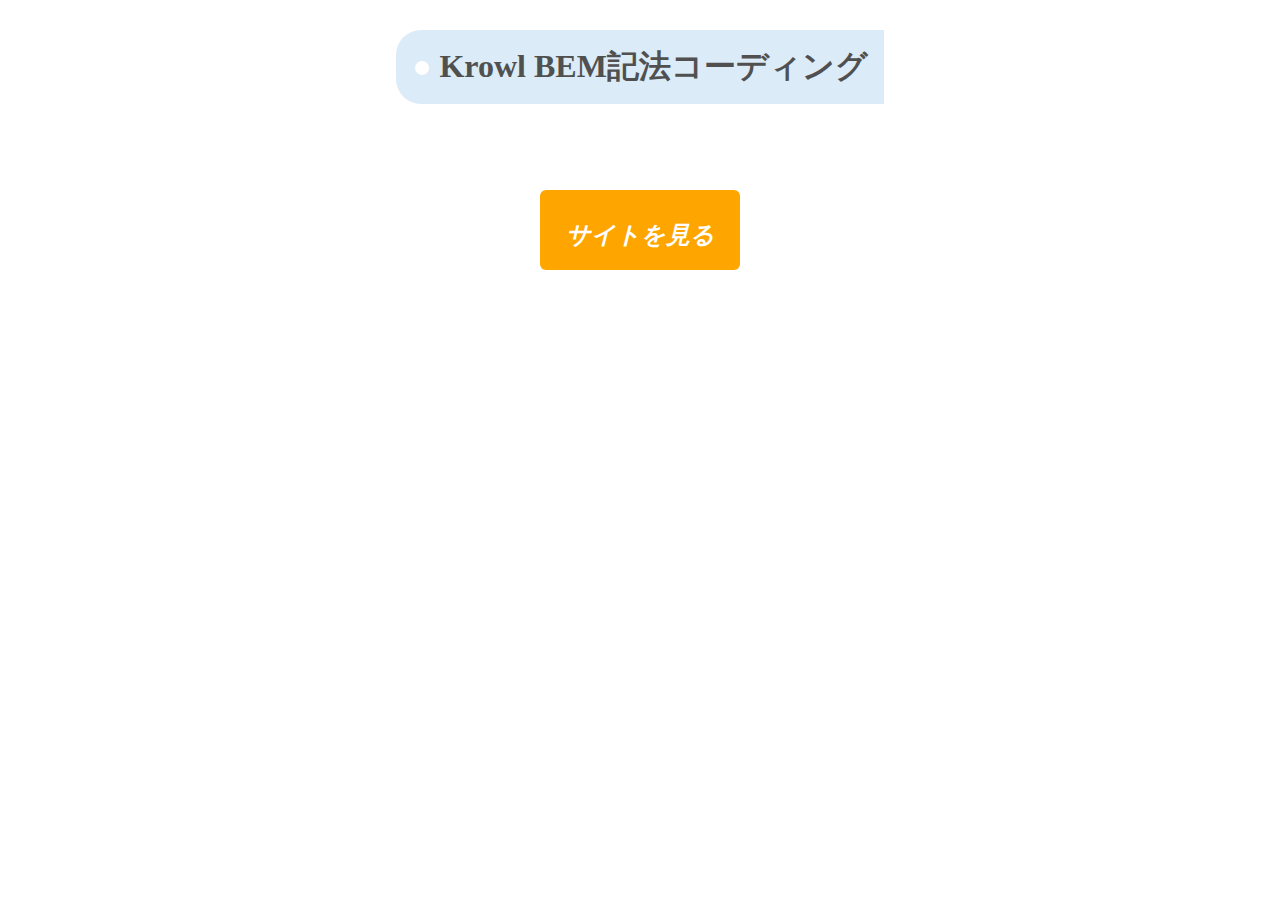
==== site-01/index.html @ 1b00c2be "Add files via upload" ====
<!DOCTYPE html>
<html lang="ja">
<head>
<meta charset="UTF-8">
<meta name="viewport" content="width=device-width, initial-scale=1.0">
<title>Krowl BEM記法コーディング</title>
<link rel="stylesheet" href="../css/site.css">
</head>
<body>
  <div class="container">
  <h1>Krowl BEM記法コーディング</h1>
  <p class="photo">
    <img src="img/site-01.jpg" alt="">
  </p>
  <!-- <div class="site-info-wrapper">
    <div class="site-info">
      <h2>作業時間</h2>
      <p>text</p>
    </div>
    <div class="site-info">
      <h2>使用ツール</h2>
      <p>text</p>
    </div>
    <div class="site-info">
      <h2>作業ポイント</h2>
      <ul>
        <li></li>
        <li></li>
      </ul>
    </div>
  </div> -->
  <div class="row">
  <div class="block">
  <p class="btn"><a href="https://firmament12.github.io/bem/" target="_blank" rel="noopener"><i class="hovicon effect-8">サイトを見る</i></a></p>
  </div>
  </div>
  </div><!-- /.container -->
</body>
</html>
---- css/site.css ----
html,body,h1,h2,p{margin:0;padding:0;line-height:1}img{max-width:100%;vertical-align:bottom}a{text-decoration:none;color:inherit}.container{padding:30px 20px;text-align:center}.site-info-wrapper{display:-webkit-box;display:-ms-flexbox;display:flex;-ms-flex-pack:distribute;justify-content:space-around}h1{color:#505050;padding:0.5em;display:inline-block;line-height:1.3;background:#dbebf8;vertical-align:middle;border-radius:25px 0px 0px 25px;margin-bottom:20px}h1:before{content:'●';color:white;margin-right:8px}h2{margin-bottom:20px}.photo{margin-bottom:20px}.site-info{border:1px solid #333;border-radius:6px;padding:30px}.btn{margin-top:30px}.hovicon{display:inline-block;font-size:24px;font-weight:600;line-height:90px;cursor:pointer;margin:20px;width:200px;height:80px;border-radius:6px;text-align:center;position:relative;text-decoration:none;z-index:1;color:#fff}.hovicon.small{font-size:20px;line-height:45px;width:45px;height:45px;margin:7px}.hovicon.mini{font-size:15px;line-height:32px;width:30px;height:30px;margin:7px}.hovicon.auto-width{width:auto;height:auto;padding:15px}.hovicon:after{pointer-events:none;position:absolute;width:100%;height:100%;border-radius:50%;content:'';-webkit-box-sizing:content-box;box-sizing:content-box}.hovicon:before{speak:none;font-size:48px;line-height:90px;font-style:normal;font-weight:normal;font-variant:normal;text-transform:none;display:block;-webkit-font-smoothing:antialiased}.hovicon.effect-8{background:rgba(255,255,255,0.1);background:#888;background:orange;-webkit-transition:-webkit-transform ease-out 0.1s, background 0.2s;-webkit-transition:background 0.2s, -webkit-transform ease-out 0.1s;transition:background 0.2s, -webkit-transform ease-out 0.1s;transition:transform ease-out 0.1s, background 0.2s;transition:transform ease-out 0.1s, background 0.2s, -webkit-transform ease-out 0.1s}.hovicon.effect-8:after{top:0;left:0;padding:0;z-index:-1;-webkit-box-shadow:0 0 0 2px rgba(255,255,255,0.1);box-shadow:0 0 0 2px rgba(255,255,255,0.1);opacity:0;-webkit-transform:scale(0.9);transform:scale(0.9)}.hovicon.effect-8:hover{background:rgba(255,255,255,0.9);background:rgba(136,136,136,0.5);background:rgba(255,165,0,0.5);-webkit-transform:scale(0.93);transform:scale(0.93);color:#fff}.hovicon.effect-8:hover i{color:#fff}.hovicon.effect-8:hover:after{-webkit-animation:sonarEffect 1.3s ease-out 75ms;animation:sonarEffect 1.3s ease-out 75ms}@-webkit-keyframes sonarEffect{0%{opacity:0.3}40%{opacity:0.5;-webkit-box-shadow:0 0 0 2px rgba(255,255,255,0.1),0 0 10px 10px #3851bc,0 0 0 10px rgba(255,255,255,0.5);box-shadow:0 0 0 2px rgba(255,255,255,0.1),0 0 10px 10px #3851bc,0 0 0 10px rgba(255,255,255,0.5)}100%{-webkit-box-shadow:0 0 0 2px rgba(255,255,255,0.1),0 0 10px 10px #3851bc,0 0 0 10px rgba(255,255,255,0.5);box-shadow:0 0 0 2px rgba(255,255,255,0.1),0 0 10px 10px #3851bc,0 0 0 10px rgba(255,255,255,0.5);-webkit-transform:scale(1.5);opacity:0}}@keyframes sonarEffect{0%{opacity:0.3}40%{opacity:0.5;-webkit-box-shadow:0 0 0 2px rgba(255,255,255,0.1),0 0 10px 10px #3851bc,0 0 0 10px rgba(255,255,255,0.5);box-shadow:0 0 0 2px rgba(255,255,255,0.1),0 0 10px 10px #3851bc,0 0 0 10px rgba(255,255,255,0.5)}100%{-webkit-box-shadow:0 0 0 2px rgba(255,255,255,0.1),0 0 10px 10px #3851bc,0 0 0 10px rgba(255,255,255,0.5);box-shadow:0 0 0 2px rgba(255,255,255,0.1),0 0 10px 10px #3851bc,0 0 0 10px rgba(255,255,255,0.5);-webkit-transform:scale(1.5);transform:scale(1.5);opacity:0}}
/*# sourceMappingURL=site.css.map */
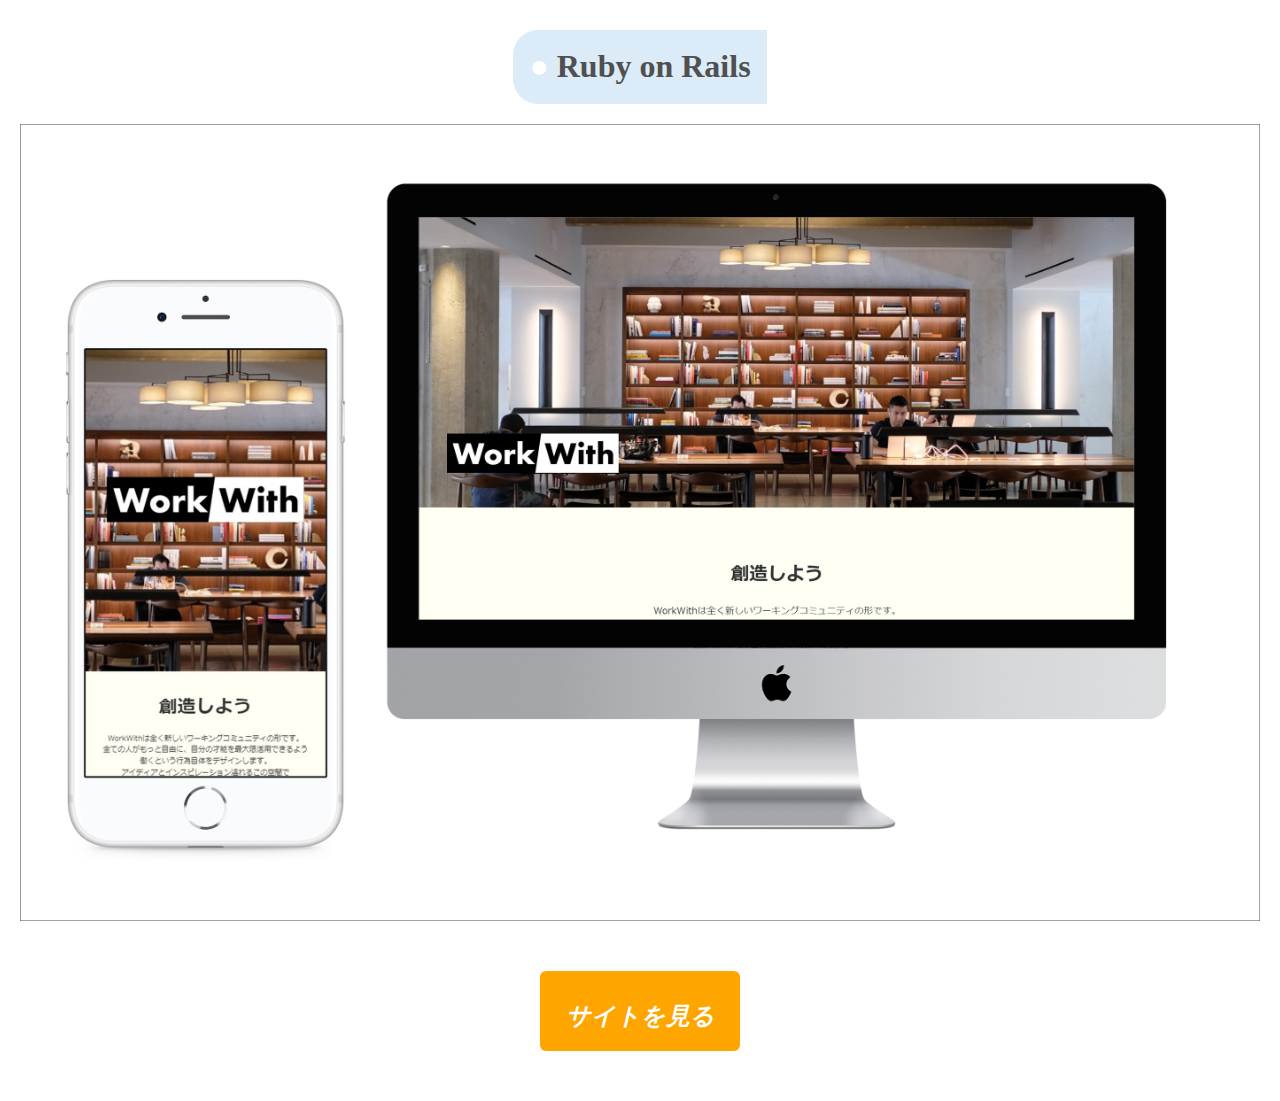
==== commit ce59d967: "Add files via upload" ====
--- a/site-01/index.html
+++ b/site-01/index.html
@@ -3,12 +3,12 @@
 <head>
 <meta charset="UTF-8">
 <meta name="viewport" content="width=device-width, initial-scale=1.0">
-<title>Krowl BEM記法コーディング</title>
+<title>Ruby on Rails</title>
 <link rel="stylesheet" href="../css/site.css">
 </head>
 <body>
   <div class="container">
-  <h1>Krowl BEM記法コーディング</h1>
+  <h1>Ruby on Rails</h1>
   <p class="photo">
     <img src="img/site-01.jpg" alt="">
   </p>
@@ -31,7 +31,7 @@
   </div> -->
   <div class="row">
   <div class="block">
-  <p class="btn"><a href="https://firmament12.github.io/bem/" target="_blank" rel="noopener"><i class="hovicon effect-8">サイトを見る</i></a></p>
+  <p class="btn"><a href="https://hy-heroku-second-app.herokuapp.com/posts" target="_blank" rel="noopener"><i class="hovicon effect-8">サイトを見る</i></a></p>
   </div>
   </div>
   </div><!-- /.container -->
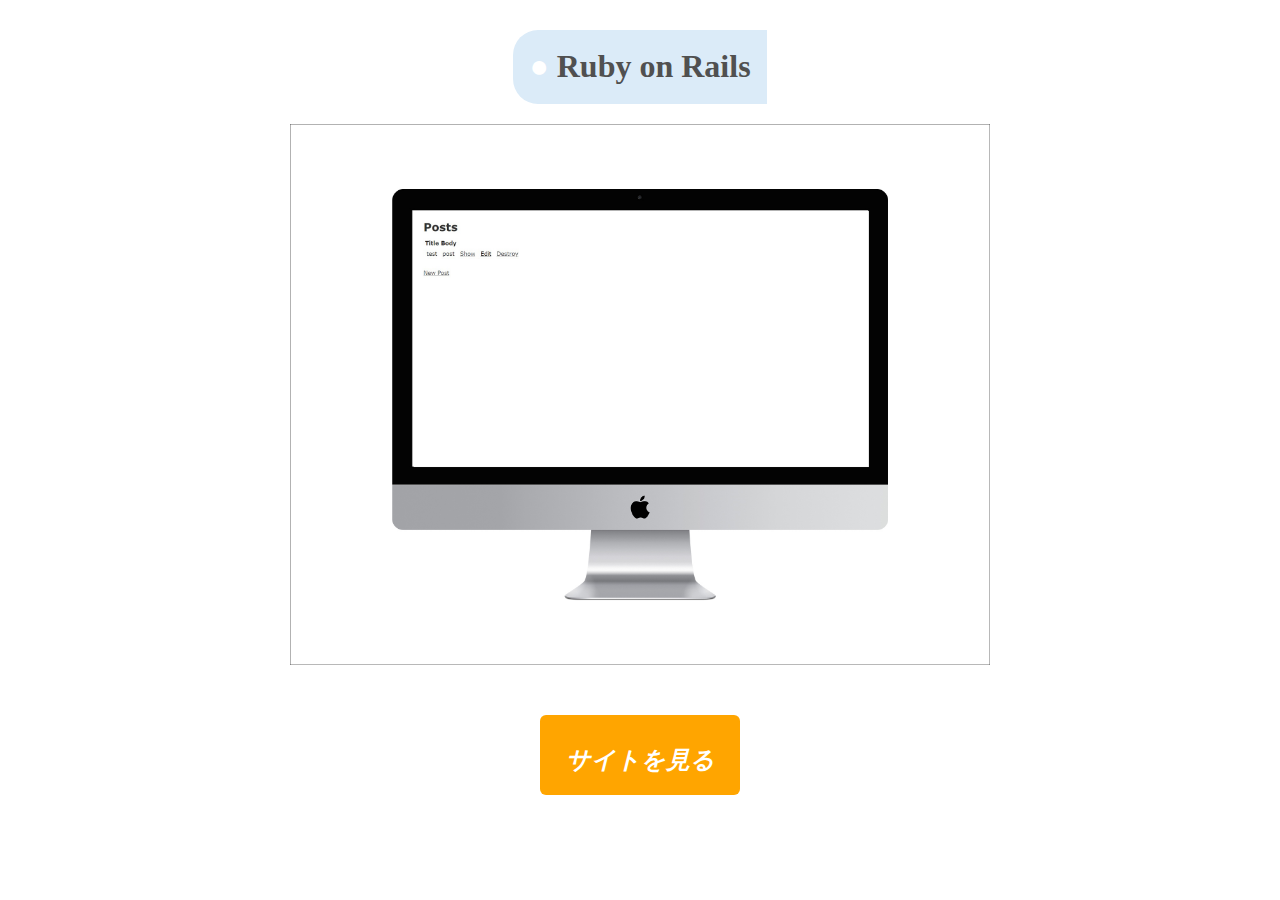
==== commit 61d6d304: "Add files via upload" ====
--- a/site-01/index.html
+++ b/site-01/index.html
@@ -10,7 +10,7 @@
   <div class="container">
   <h1>Ruby on Rails</h1>
   <p class="photo">
-    <img src="img/site-01.jpg" alt="">
+    <img src="img/site-01-rails.jpg" alt="">
   </p>
   <!-- <div class="site-info-wrapper">
     <div class="site-info">
--- a/css/site.css
+++ b/css/site.css
@@ -1,2 +1,2 @@
-html,body,h1,h2,p{margin:0;padding:0;line-height:1}img{max-width:100%;vertical-align:bottom}a{text-decoration:none;color:inherit}.container{padding:30px 20px;text-align:center}.site-info-wrapper{display:-webkit-box;display:-ms-flexbox;display:flex;-ms-flex-pack:distribute;justify-content:space-around}h1{color:#505050;padding:0.5em;display:inline-block;line-height:1.3;background:#dbebf8;vertical-align:middle;border-radius:25px 0px 0px 25px;margin-bottom:20px}h1:before{content:'●';color:white;margin-right:8px}h2{margin-bottom:20px}.photo{margin-bottom:20px}.site-info{border:1px solid #333;border-radius:6px;padding:30px}.btn{margin-top:30px}.hovicon{display:inline-block;font-size:24px;font-weight:600;line-height:90px;cursor:pointer;margin:20px;width:200px;height:80px;border-radius:6px;text-align:center;position:relative;text-decoration:none;z-index:1;color:#fff}.hovicon.small{font-size:20px;line-height:45px;width:45px;height:45px;margin:7px}.hovicon.mini{font-size:15px;line-height:32px;width:30px;height:30px;margin:7px}.hovicon.auto-width{width:auto;height:auto;padding:15px}.hovicon:after{pointer-events:none;position:absolute;width:100%;height:100%;border-radius:50%;content:'';-webkit-box-sizing:content-box;box-sizing:content-box}.hovicon:before{speak:none;font-size:48px;line-height:90px;font-style:normal;font-weight:normal;font-variant:normal;text-transform:none;display:block;-webkit-font-smoothing:antialiased}.hovicon.effect-8{background:rgba(255,255,255,0.1);background:#888;background:orange;-webkit-transition:-webkit-transform ease-out 0.1s, background 0.2s;-webkit-transition:background 0.2s, -webkit-transform ease-out 0.1s;transition:background 0.2s, -webkit-transform ease-out 0.1s;transition:transform ease-out 0.1s, background 0.2s;transition:transform ease-out 0.1s, background 0.2s, -webkit-transform ease-out 0.1s}.hovicon.effect-8:after{top:0;left:0;padding:0;z-index:-1;-webkit-box-shadow:0 0 0 2px rgba(255,255,255,0.1);box-shadow:0 0 0 2px rgba(255,255,255,0.1);opacity:0;-webkit-transform:scale(0.9);transform:scale(0.9)}.hovicon.effect-8:hover{background:rgba(255,255,255,0.9);background:rgba(136,136,136,0.5);background:rgba(255,165,0,0.5);-webkit-transform:scale(0.93);transform:scale(0.93);color:#fff}.hovicon.effect-8:hover i{color:#fff}.hovicon.effect-8:hover:after{-webkit-animation:sonarEffect 1.3s ease-out 75ms;animation:sonarEffect 1.3s ease-out 75ms}@-webkit-keyframes sonarEffect{0%{opacity:0.3}40%{opacity:0.5;-webkit-box-shadow:0 0 0 2px rgba(255,255,255,0.1),0 0 10px 10px #3851bc,0 0 0 10px rgba(255,255,255,0.5);box-shadow:0 0 0 2px rgba(255,255,255,0.1),0 0 10px 10px #3851bc,0 0 0 10px rgba(255,255,255,0.5)}100%{-webkit-box-shadow:0 0 0 2px rgba(255,255,255,0.1),0 0 10px 10px #3851bc,0 0 0 10px rgba(255,255,255,0.5);box-shadow:0 0 0 2px rgba(255,255,255,0.1),0 0 10px 10px #3851bc,0 0 0 10px rgba(255,255,255,0.5);-webkit-transform:scale(1.5);opacity:0}}@keyframes sonarEffect{0%{opacity:0.3}40%{opacity:0.5;-webkit-box-shadow:0 0 0 2px rgba(255,255,255,0.1),0 0 10px 10px #3851bc,0 0 0 10px rgba(255,255,255,0.5);box-shadow:0 0 0 2px rgba(255,255,255,0.1),0 0 10px 10px #3851bc,0 0 0 10px rgba(255,255,255,0.5)}100%{-webkit-box-shadow:0 0 0 2px rgba(255,255,255,0.1),0 0 10px 10px #3851bc,0 0 0 10px rgba(255,255,255,0.5);box-shadow:0 0 0 2px rgba(255,255,255,0.1),0 0 10px 10px #3851bc,0 0 0 10px rgba(255,255,255,0.5);-webkit-transform:scale(1.5);transform:scale(1.5);opacity:0}}
+html,body,h1,h2,p{margin:0;padding:0;line-height:1}img{max-width:100%;vertical-align:bottom}a{text-decoration:none;color:inherit}.container{padding:30px 20px;text-align:center}.site-info-wrapper{display:-webkit-box;display:-ms-flexbox;display:flex;-ms-flex-pack:distribute;justify-content:space-around}h1{color:#505050;padding:0.5em;display:inline-block;line-height:1.3;background:#dbebf8;vertical-align:middle;border-radius:25px 0px 0px 25px;margin-bottom:20px}h1:before{content:'●';color:white;margin-right:8px}h2{margin-bottom:20px}.photo{max-width:700px;margin:0 auto 20px}.site-info{border:1px solid #333;border-radius:6px;padding:30px}.btn{margin-top:30px}.hovicon{display:inline-block;font-size:24px;font-weight:600;line-height:90px;cursor:pointer;margin:20px;width:200px;height:80px;border-radius:6px;text-align:center;position:relative;text-decoration:none;z-index:1;color:#fff}.hovicon.small{font-size:20px;line-height:45px;width:45px;height:45px;margin:7px}.hovicon.mini{font-size:15px;line-height:32px;width:30px;height:30px;margin:7px}.hovicon.auto-width{width:auto;height:auto;padding:15px}.hovicon:after{pointer-events:none;position:absolute;width:100%;height:100%;border-radius:50%;content:'';-webkit-box-sizing:content-box;box-sizing:content-box}.hovicon:before{speak:none;font-size:48px;line-height:90px;font-style:normal;font-weight:normal;font-variant:normal;text-transform:none;display:block;-webkit-font-smoothing:antialiased}.hovicon.effect-8{background:rgba(255,255,255,0.1);background:#888;background:orange;-webkit-transition:-webkit-transform ease-out 0.1s, background 0.2s;-webkit-transition:background 0.2s, -webkit-transform ease-out 0.1s;transition:background 0.2s, -webkit-transform ease-out 0.1s;transition:transform ease-out 0.1s, background 0.2s;transition:transform ease-out 0.1s, background 0.2s, -webkit-transform ease-out 0.1s}.hovicon.effect-8:after{top:0;left:0;padding:0;z-index:-1;-webkit-box-shadow:0 0 0 2px rgba(255,255,255,0.1);box-shadow:0 0 0 2px rgba(255,255,255,0.1);opacity:0;-webkit-transform:scale(0.9);transform:scale(0.9)}.hovicon.effect-8:hover{background:rgba(255,255,255,0.9);background:rgba(136,136,136,0.5);background:rgba(255,165,0,0.5);-webkit-transform:scale(0.93);transform:scale(0.93);color:#fff}.hovicon.effect-8:hover i{color:#fff}.hovicon.effect-8:hover:after{-webkit-animation:sonarEffect 1.3s ease-out 75ms;animation:sonarEffect 1.3s ease-out 75ms}@-webkit-keyframes sonarEffect{0%{opacity:0.3}40%{opacity:0.5;-webkit-box-shadow:0 0 0 2px rgba(255,255,255,0.1),0 0 10px 10px #3851bc,0 0 0 10px rgba(255,255,255,0.5);box-shadow:0 0 0 2px rgba(255,255,255,0.1),0 0 10px 10px #3851bc,0 0 0 10px rgba(255,255,255,0.5)}100%{-webkit-box-shadow:0 0 0 2px rgba(255,255,255,0.1),0 0 10px 10px #3851bc,0 0 0 10px rgba(255,255,255,0.5);box-shadow:0 0 0 2px rgba(255,255,255,0.1),0 0 10px 10px #3851bc,0 0 0 10px rgba(255,255,255,0.5);-webkit-transform:scale(1.5);opacity:0}}@keyframes sonarEffect{0%{opacity:0.3}40%{opacity:0.5;-webkit-box-shadow:0 0 0 2px rgba(255,255,255,0.1),0 0 10px 10px #3851bc,0 0 0 10px rgba(255,255,255,0.5);box-shadow:0 0 0 2px rgba(255,255,255,0.1),0 0 10px 10px #3851bc,0 0 0 10px rgba(255,255,255,0.5)}100%{-webkit-box-shadow:0 0 0 2px rgba(255,255,255,0.1),0 0 10px 10px #3851bc,0 0 0 10px rgba(255,255,255,0.5);box-shadow:0 0 0 2px rgba(255,255,255,0.1),0 0 10px 10px #3851bc,0 0 0 10px rgba(255,255,255,0.5);-webkit-transform:scale(1.5);transform:scale(1.5);opacity:0}}
 /*# sourceMappingURL=site.css.map */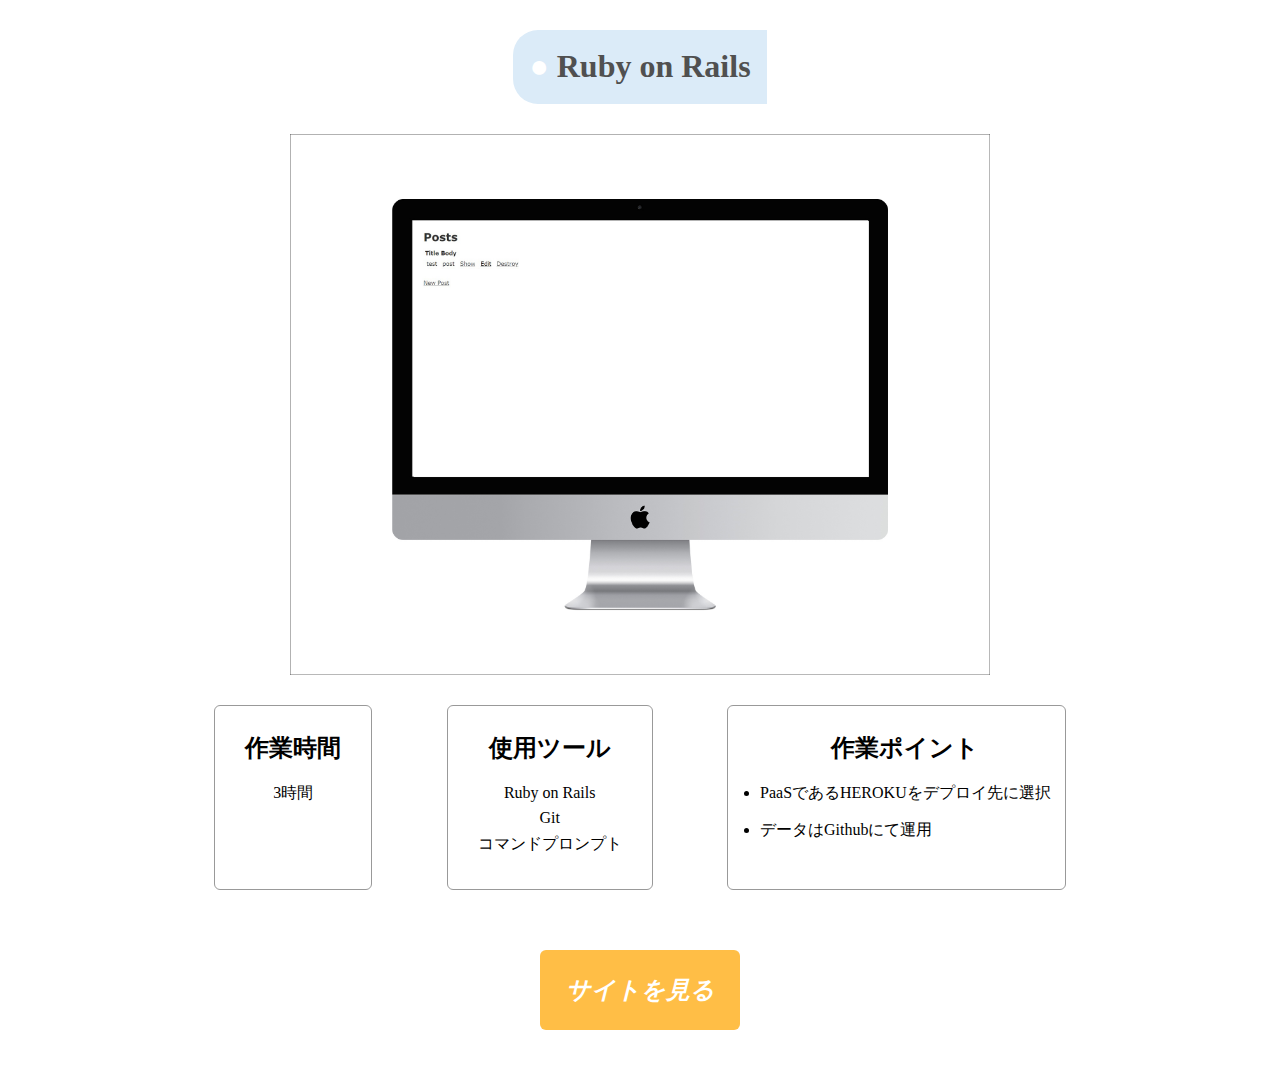
==== commit 6372411f: "Add files via upload" ====
--- a/site-01/index.html
+++ b/site-01/index.html
@@ -12,23 +12,23 @@
   <p class="photo">
     <img src="img/site-01-rails.jpg" alt="">
   </p>
-  <!-- <div class="site-info-wrapper">
+  <div class="site-info-wrapper">
     <div class="site-info">
       <h2>作業時間</h2>
-      <p>text</p>
+      <p>3時間</p>
     </div>
     <div class="site-info">
       <h2>使用ツール</h2>
-      <p>text</p>
+      <p>Ruby on Rails<br>Git<br>コマンドプロンプト</p>
     </div>
     <div class="site-info">
       <h2>作業ポイント</h2>
       <ul>
-        <li></li>
-        <li></li>
+        <li>PaaSであるHEROKUをデプロイ先に選択</li>
+        <li>データはGithubにて運用</li>
       </ul>
     </div>
-  </div> -->
+  </div>
   <div class="row">
   <div class="block">
   <p class="btn"><a href="https://hy-heroku-second-app.herokuapp.com/posts" target="_blank" rel="noopener"><i class="hovicon effect-8">サイトを見る</i></a></p>
--- a/css/site.css
+++ b/css/site.css
@@ -1,2 +1,2 @@
-html,body,h1,h2,p{margin:0;padding:0;line-height:1}img{max-width:100%;vertical-align:bottom}a{text-decoration:none;color:inherit}.container{padding:30px 20px;text-align:center}.site-info-wrapper{display:-webkit-box;display:-ms-flexbox;display:flex;-ms-flex-pack:distribute;justify-content:space-around}h1{color:#505050;padding:0.5em;display:inline-block;line-height:1.3;background:#dbebf8;vertical-align:middle;border-radius:25px 0px 0px 25px;margin-bottom:20px}h1:before{content:'●';color:white;margin-right:8px}h2{margin-bottom:20px}.photo{max-width:700px;margin:0 auto 20px}.site-info{border:1px solid #333;border-radius:6px;padding:30px}.btn{margin-top:30px}.hovicon{display:inline-block;font-size:24px;font-weight:600;line-height:90px;cursor:pointer;margin:20px;width:200px;height:80px;border-radius:6px;text-align:center;position:relative;text-decoration:none;z-index:1;color:#fff}.hovicon.small{font-size:20px;line-height:45px;width:45px;height:45px;margin:7px}.hovicon.mini{font-size:15px;line-height:32px;width:30px;height:30px;margin:7px}.hovicon.auto-width{width:auto;height:auto;padding:15px}.hovicon:after{pointer-events:none;position:absolute;width:100%;height:100%;border-radius:50%;content:'';-webkit-box-sizing:content-box;box-sizing:content-box}.hovicon:before{speak:none;font-size:48px;line-height:90px;font-style:normal;font-weight:normal;font-variant:normal;text-transform:none;display:block;-webkit-font-smoothing:antialiased}.hovicon.effect-8{background:rgba(255,255,255,0.1);background:#888;background:orange;-webkit-transition:-webkit-transform ease-out 0.1s, background 0.2s;-webkit-transition:background 0.2s, -webkit-transform ease-out 0.1s;transition:background 0.2s, -webkit-transform ease-out 0.1s;transition:transform ease-out 0.1s, background 0.2s;transition:transform ease-out 0.1s, background 0.2s, -webkit-transform ease-out 0.1s}.hovicon.effect-8:after{top:0;left:0;padding:0;z-index:-1;-webkit-box-shadow:0 0 0 2px rgba(255,255,255,0.1);box-shadow:0 0 0 2px rgba(255,255,255,0.1);opacity:0;-webkit-transform:scale(0.9);transform:scale(0.9)}.hovicon.effect-8:hover{background:rgba(255,255,255,0.9);background:rgba(136,136,136,0.5);background:rgba(255,165,0,0.5);-webkit-transform:scale(0.93);transform:scale(0.93);color:#fff}.hovicon.effect-8:hover i{color:#fff}.hovicon.effect-8:hover:after{-webkit-animation:sonarEffect 1.3s ease-out 75ms;animation:sonarEffect 1.3s ease-out 75ms}@-webkit-keyframes sonarEffect{0%{opacity:0.3}40%{opacity:0.5;-webkit-box-shadow:0 0 0 2px rgba(255,255,255,0.1),0 0 10px 10px #3851bc,0 0 0 10px rgba(255,255,255,0.5);box-shadow:0 0 0 2px rgba(255,255,255,0.1),0 0 10px 10px #3851bc,0 0 0 10px rgba(255,255,255,0.5)}100%{-webkit-box-shadow:0 0 0 2px rgba(255,255,255,0.1),0 0 10px 10px #3851bc,0 0 0 10px rgba(255,255,255,0.5);box-shadow:0 0 0 2px rgba(255,255,255,0.1),0 0 10px 10px #3851bc,0 0 0 10px rgba(255,255,255,0.5);-webkit-transform:scale(1.5);opacity:0}}@keyframes sonarEffect{0%{opacity:0.3}40%{opacity:0.5;-webkit-box-shadow:0 0 0 2px rgba(255,255,255,0.1),0 0 10px 10px #3851bc,0 0 0 10px rgba(255,255,255,0.5);box-shadow:0 0 0 2px rgba(255,255,255,0.1),0 0 10px 10px #3851bc,0 0 0 10px rgba(255,255,255,0.5)}100%{-webkit-box-shadow:0 0 0 2px rgba(255,255,255,0.1),0 0 10px 10px #3851bc,0 0 0 10px rgba(255,255,255,0.5);box-shadow:0 0 0 2px rgba(255,255,255,0.1),0 0 10px 10px #3851bc,0 0 0 10px rgba(255,255,255,0.5);-webkit-transform:scale(1.5);transform:scale(1.5);opacity:0}}
+html,body,h1,h2,p{margin:0;padding:0;line-height:1}img{max-width:100%;vertical-align:bottom}a{text-decoration:none;color:inherit}ul{padding:0}.container{padding:30px 20px;text-align:center}@media (min-width: 768px){.site-info-wrapper{display:-webkit-box;display:-ms-flexbox;display:flex;-webkit-box-pack:center;-ms-flex-pack:center;justify-content:center;margin-top:30px}}h1{font-size:24px;color:#505050;padding:0.5em;display:inline-block;line-height:1.3;background:#dbebf8;vertical-align:middle;border-radius:25px 0px 0px 25px;margin-bottom:30px}@media (min-width: 768px){h1{font-size:32px}}h1:before{content:'●';color:white;margin-right:8px}h2{margin-bottom:20px}.photo{max-width:700px;margin:0 auto 20px}.site-info{border:1px solid #999;border-radius:6px;padding:20px 10px 20px;margin-bottom:20px}@media (min-width: 768px){.site-info{padding:30px;margin:0 3%}.site-info:nth-of-type(3){padding:30px 14px 30px 32px}}.site-info p,li{line-height:1.6;font-size:14px}@media (min-width: 768px){.site-info p,li{font-size:16px}}li{text-align:left}li:first-of-type{margin-bottom:12px}.btn{margin-top:40px}.hovicon{display:inline-block;font-size:18px;font-weight:600;line-height:60px;cursor:pointer;margin:20px;width:120px;height:60px;border-radius:6px;text-align:center;position:relative;text-decoration:none;z-index:1;color:#fff}@media (min-width: 768px){.hovicon{font-size:24px;line-height:80px;width:200px;height:80px}}.hovicon.small{font-size:20px;line-height:45px;width:45px;height:45px;margin:7px}.hovicon.mini{font-size:15px;line-height:32px;width:30px;height:30px;margin:7px}.hovicon.auto-width{width:auto;height:auto;padding:15px}.hovicon:after{pointer-events:none;position:absolute;width:100%;height:100%;border-radius:50%;content:'';-webkit-box-sizing:content-box;box-sizing:content-box}.hovicon:before{speak:none;font-size:48px;line-height:90px;font-style:normal;font-weight:normal;font-variant:normal;text-transform:none;display:block;-webkit-font-smoothing:antialiased}.hovicon.effect-8{background:#ffbe46;-webkit-transition:-webkit-transform ease-out 0.1s, background 0.2s;-webkit-transition:background 0.2s, -webkit-transform ease-out 0.1s;transition:background 0.2s, -webkit-transform ease-out 0.1s;transition:transform ease-out 0.1s, background 0.2s;transition:transform ease-out 0.1s, background 0.2s, -webkit-transform ease-out 0.1s}.hovicon.effect-8:after{top:0;left:0;padding:0;z-index:-1;-webkit-box-shadow:0 0 0 2px rgba(255,255,255,0.1);box-shadow:0 0 0 2px rgba(255,255,255,0.1);opacity:0;-webkit-transform:scale(0.9);transform:scale(0.9)}.hovicon.effect-8:hover{background:rgba(255,190,70,0.5);-webkit-transform:scale(0.93);transform:scale(0.93);color:#fff}.hovicon.effect-8:hover i{color:#fff}.hovicon.effect-8:hover:after{-webkit-animation:sonarEffect 1.3s ease-out 75ms;animation:sonarEffect 1.3s ease-out 75ms}@-webkit-keyframes sonarEffect{0%{opacity:0.3}40%{opacity:0.5;-webkit-box-shadow:0 0 0 2px rgba(255,255,255,0.1),0 0 10px 10px #3851bc,0 0 0 10px rgba(255,255,255,0.5);box-shadow:0 0 0 2px rgba(255,255,255,0.1),0 0 10px 10px #3851bc,0 0 0 10px rgba(255,255,255,0.5)}100%{-webkit-box-shadow:0 0 0 2px rgba(255,255,255,0.1),0 0 10px 10px #3851bc,0 0 0 10px rgba(255,255,255,0.5);box-shadow:0 0 0 2px rgba(255,255,255,0.1),0 0 10px 10px #3851bc,0 0 0 10px rgba(255,255,255,0.5);-webkit-transform:scale(1.5);opacity:0}}@keyframes sonarEffect{0%{opacity:0.3}40%{opacity:0.5;-webkit-box-shadow:0 0 0 2px rgba(255,255,255,0.1),0 0 10px 10px #3851bc,0 0 0 10px rgba(255,255,255,0.5);box-shadow:0 0 0 2px rgba(255,255,255,0.1),0 0 10px 10px #3851bc,0 0 0 10px rgba(255,255,255,0.5)}100%{-webkit-box-shadow:0 0 0 2px rgba(255,255,255,0.1),0 0 10px 10px #3851bc,0 0 0 10px rgba(255,255,255,0.5);box-shadow:0 0 0 2px rgba(255,255,255,0.1),0 0 10px 10px #3851bc,0 0 0 10px rgba(255,255,255,0.5);-webkit-transform:scale(1.5);transform:scale(1.5);opacity:0}}
 /*# sourceMappingURL=site.css.map */